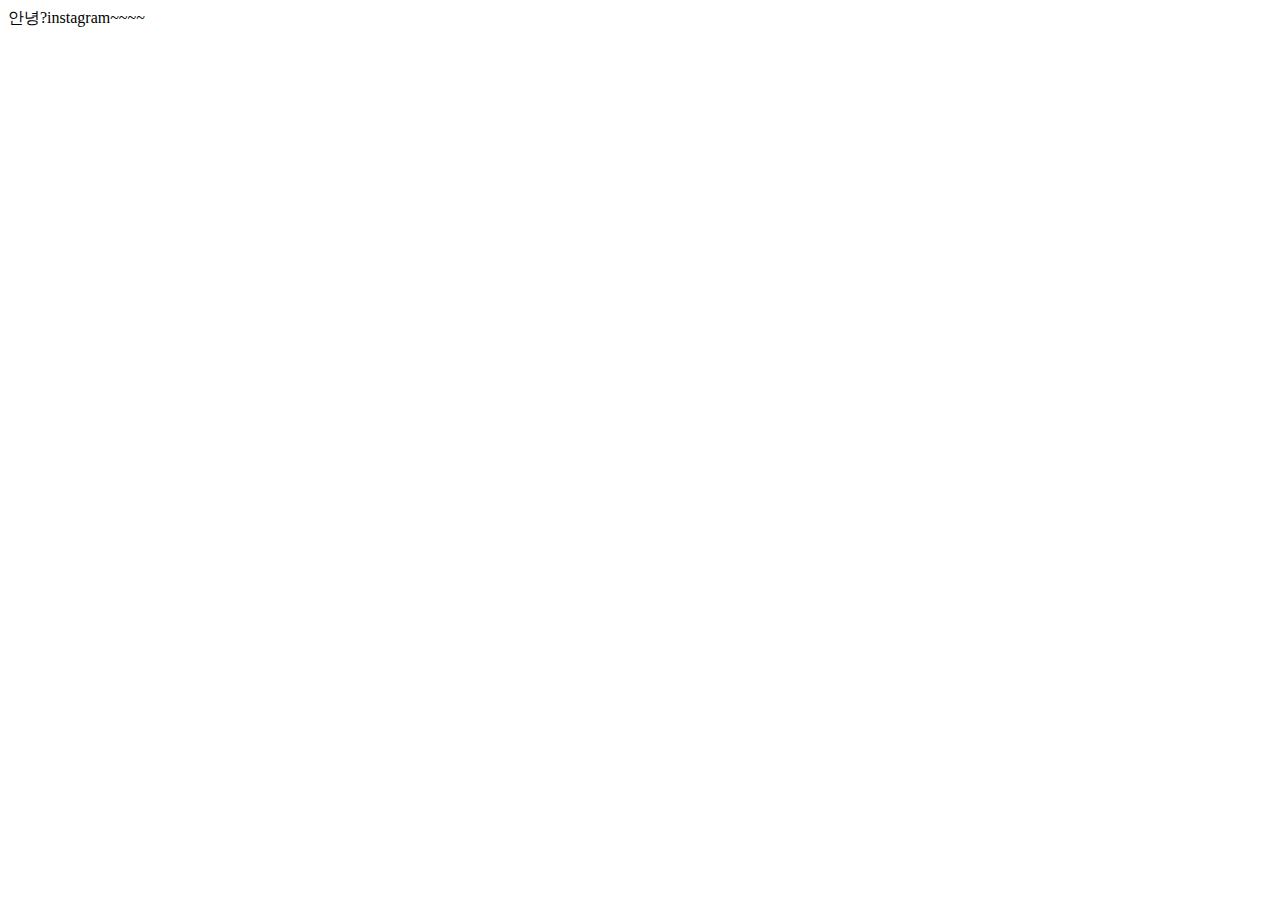
==== frontend/index.html @ 9902b99b "Initial commit" ====
<!DOCTYPE html>
<html lang="en">

<head>
    <meta charset="UTF-8">
    <meta http-equiv="X-UA-Compatible" content="ie=edge">
    <link rel="stylesheet" href="https://maxcdn.bootstrapcdn.com/font-awesome/4.7.0/css/font-awesome.min.css">
    <link rel="stylesheet" href="css/styles.css">
    <meta name="viewport" content="width=device-width, initial-scale=1.0">
    <title>Login | hennagram</title>
</head>
<body>
    안녕?instagram~~~~
</body>
</html>
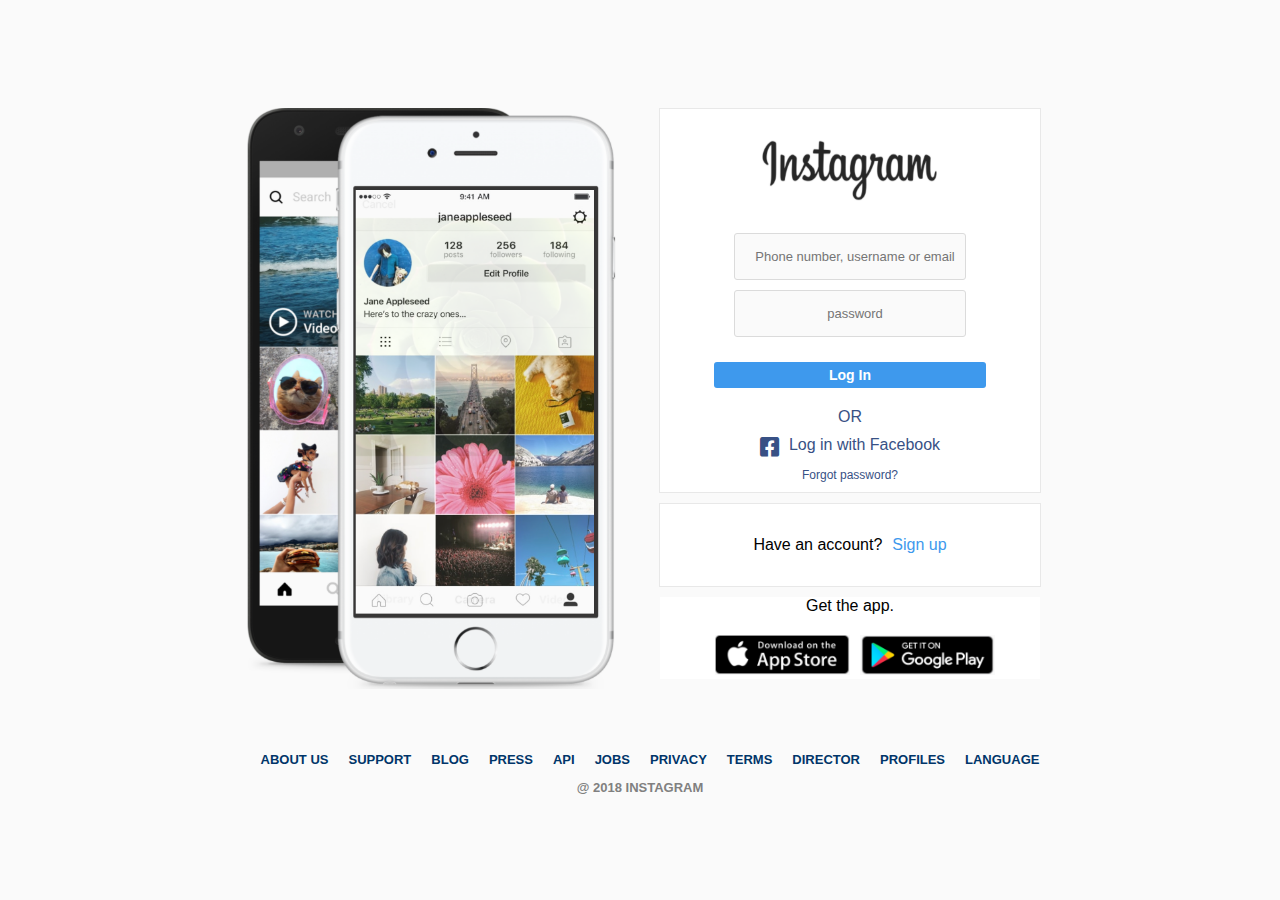
==== commit e7ea8c97: "mysite" ====
--- a/frontend/index.html
+++ b/frontend/index.html
@@ -2,14 +2,103 @@
 <html lang="en">
 
 <head>
+    
     <meta charset="UTF-8">
     <meta http-equiv="X-UA-Compatible" content="ie=edge">
-    <link rel="stylesheet" href="https://maxcdn.bootstrapcdn.com/font-awesome/4.7.0/css/font-awesome.min.css">
+    <link href="https://use.fontawesome.com/releases/v5.0.8/css/all.css" rel="stylesheet">
     <link rel="stylesheet" href="css/styles.css">
     <meta name="viewport" content="width=device-width, initial-scale=1.0">
-    <title>Login | hennagram</title>
+    <title>Login | mysite</title>
 </head>
+
 <body>
-    안녕?instagram~~~~
-</body>
+    <!--main.login-->
+    <main class="login">
+        <div class="login__column">
+            <img src="images\iphones.png" alt="iphones" title="iphones">
+        </div>
+        <div class="login__column">
+            <div class="login__box">
+                <img src="images\insta_logo.png" alt="insta_logo" title="insta_logo">
+                
+
+                <form action="#" method="get" class="login__form">
+                    <input placeholder="Phone number, username or email" type="text" name ="username" required>
+                    <input placeholder="password" type="text" name ="password" required>
+                    <input type=submit value="Log In">
+                </form>
+
+                <span class="login__or">OR</span>
+
+                <a href="#" class="login__fb">
+                        <i class="fab fa-facebook-square"></i>
+                        <span class="login__fb-span">Log in with Facebook</span>
+                </a>
+
+                <a href="#" class="login__forgot">Forgot password?</a>
+                   
+            </div>
+            <div class="login__box">
+                <span>Have an account?</span>
+                <a href="#" class="login__sign_up">Sign up</a>
+            </div>
+            <div class="login__box">
+                <span>Get the app.</span>
+                <div class="login__apps">
+                    <img src="images\appstore.png" alt="" class="login__apps-appstore">
+                    <img src="images\googleplay.png" alt="" class="login__apps-googleplay">
+                </div>
+
+            </div>
+
+        </div>
+    </main>
+
+    <footer class="footer">
+        <div class="footer__column">
+            <nav class="footer__navigation">
+                <ul class="footer__list">
+                    
+                    <li class="footer__list-item">
+                            <a href="# " class="footer__link">About us</a>
+                    </li>
+                    <li class="footer__list-item">
+                            <a href="# " class="footer__link">support</a>
+                    </li>
+                    <li class="footer__list-item">
+                            <a href="# " class="footer__link">blog</a>
+                    </li>
+                    <li class="footer__list-item">
+                            <a href="# " class="footer__link">press</a>
+                    </li>
+                    <li class="footer__list-item">
+                            <a href="# " class="footer__link">api</a>
+                    </li>
+                    <li class="footer__list-item">
+                            <a href="# " class="footer__link">jobs</a>
+                    </li>
+                    <li class="footer__list-item">
+                            <a href="# " class="footer__link">privacy</a>
+                    </li>
+                    <li class="footer__list-item">
+                            <a href="# " class="footer__link">terms</a>
+                    </li>
+                    <li class="footer__list-item">
+                            <a href="# " class="footer__link">director</a>
+                    </li>
+                    <li class="footer__list-item">
+                            <a href="# " class="footer__link">profiles</a>
+                    </li>
+                    <li class="footer__list-item">
+                            <a href="# " class="footer__link">language</a>
+                    </li>
+                </ul>
+            </nav>
+        </div>
+        <div class="footer__column">
+            <span class="footer__insta">@ 2018 instagram</span>
+        </div>
+
+    </footer>
+  </body>  
 </html>--- a/frontend/css/styles.css
+++ b/frontend/css/styles.css
@@ -0,0 +1,8 @@
+
+@import "global.css";
+@import "index.css";
+@import "footer.css";
+@import "header.css";
+@import "explore.css";
+@import "feed.css";
+@import "profile.css";